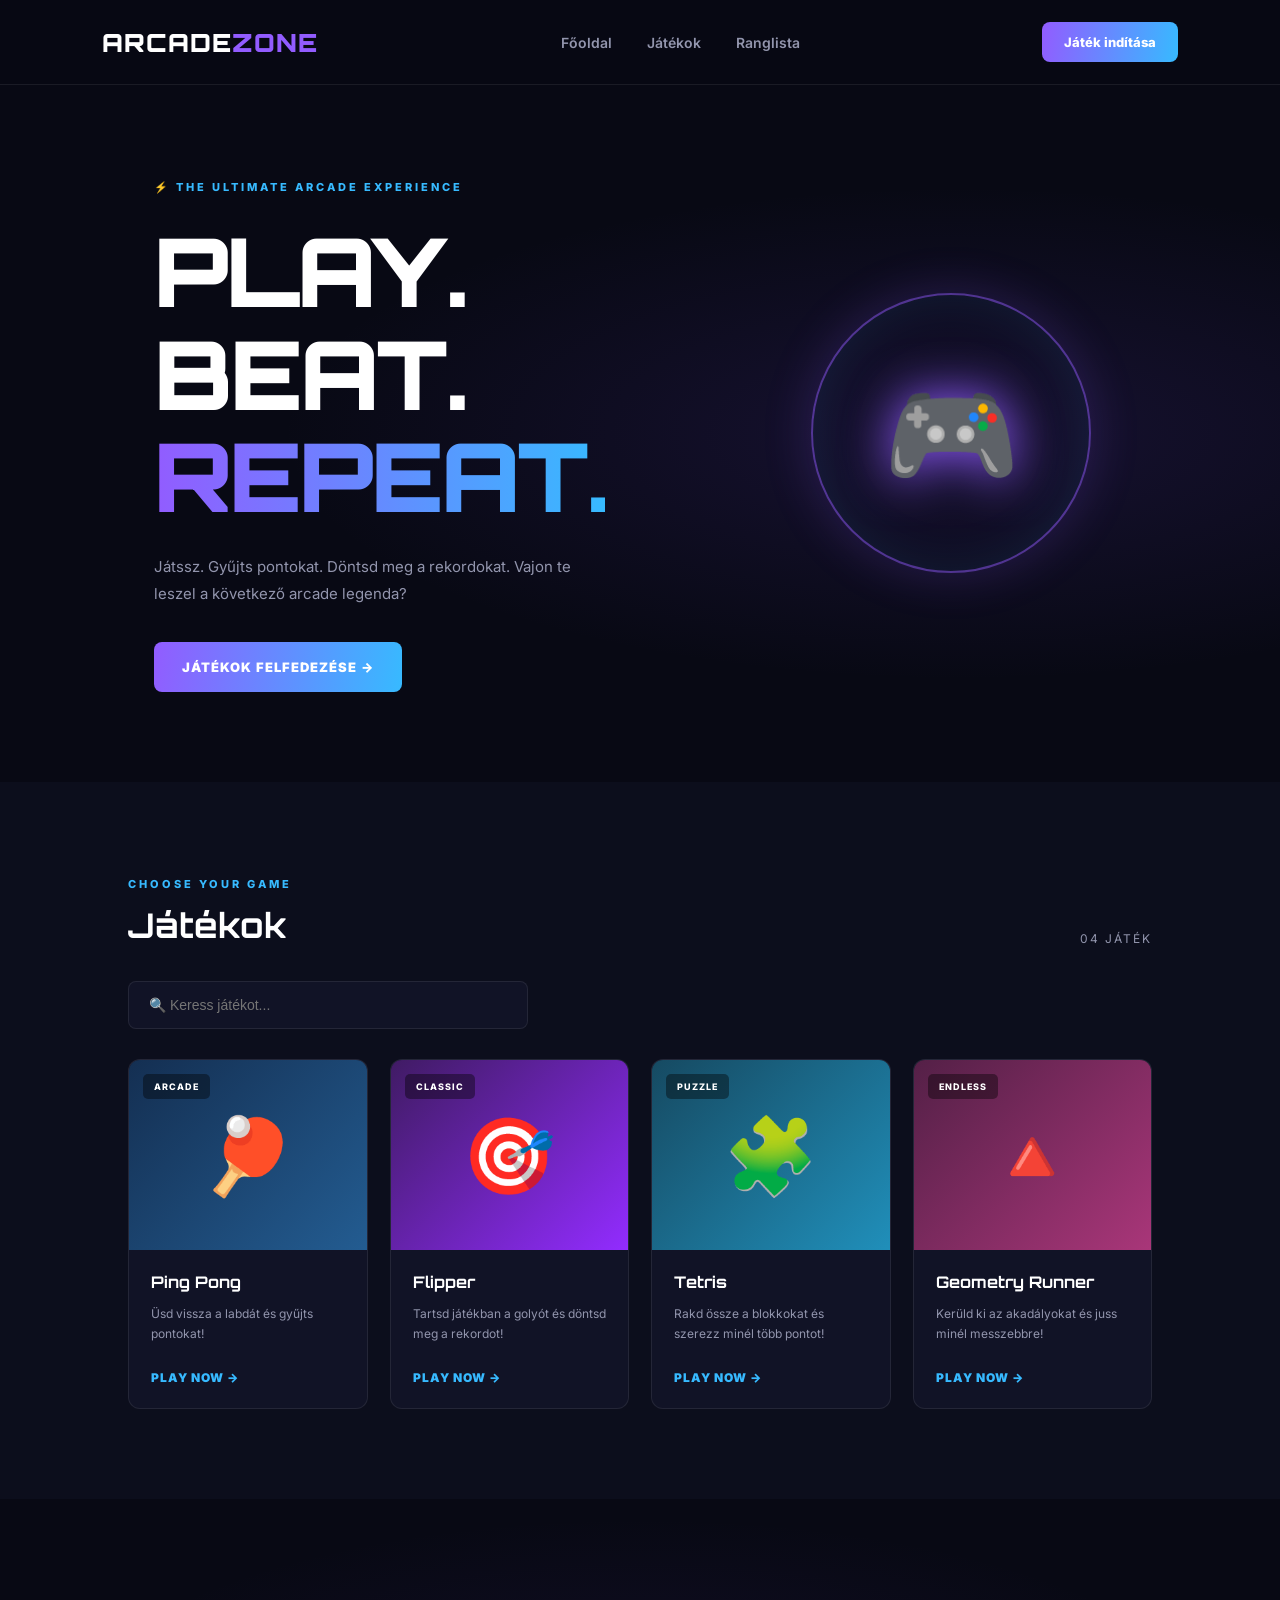
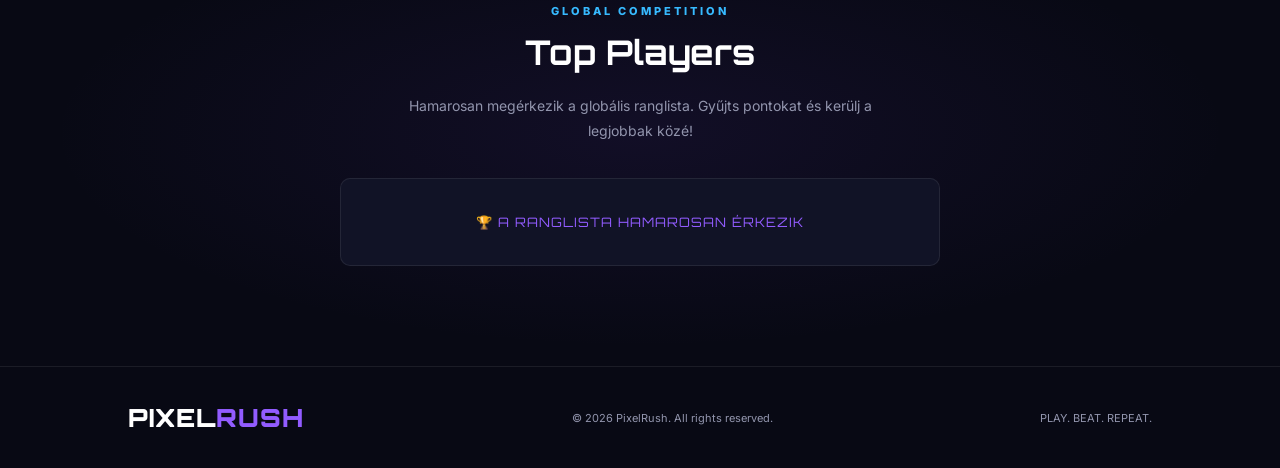
==== index.html @ e3f9beb8 "Add files via upload" ====
<!DOCTYPE html>
<html lang="hu">
<head>
    <meta charset="UTF-8">
    <meta name="viewport" content="width=device-width, initial-scale=1.0">

    <title>ArcadeZone - Play. Beat. Repeat.</title>
    
    <meta name="description" content="PixelRush - Játssz ingyenes arcade játékokkal, gyűjts pontokat és döntsd meg a rekordokat!">

    <link rel="stylesheet" href="css/style.css">
</head>

<body>

    <!-- NAVBAR -->
    <header class="navbar">
        <a href="index.html" class="logo">
            ARCADE<span>ZONE</span>
        </a>

        <nav class="nav-links">
            <a href="#home">Főoldal</a>
            <a href="#games">Játékok</a>
            <a href="#leaderboard">Ranglista</a>
        </nav>

        <a href="#games" class="nav-button">Játék indítása</a>
    </header>


    <!-- HERO SECTION -->
    <main>

        <section class="hero" id="home">

            <div class="hero-content">

                <span class="hero-label">
                    ⚡ THE ULTIMATE ARCADE EXPERIENCE
                </span>

                <h1>
                    PLAY.<br>
                    BEAT.<br>
                    <span>REPEAT.</span>
                </h1>

                <p>
                    Játssz. Gyűjts pontokat. Döntsd meg a rekordokat.
                    Vajon te leszel a következő arcade legenda?
                </p>

                <a href="#games" class="primary-button">
                    JÁTÉKOK FELFEDEZÉSE →
                </a>

            </div>

            <div class="hero-visual">
                <div class="hero-circle">
                    <span>🎮</span>
                </div>
            </div>

        </section>


        <!-- GAMES SECTION -->
        <section class="games-section" id="games">

            <div class="section-heading">
                <div>
                    <span class="section-label">CHOOSE YOUR GAME</span>
                    <h2>Játékok</h2>
                </div>

                <span class="game-count">04 JÁTÉK</span>
            </div>


            <!-- SEARCH -->
            <div class="search-container">
                <input
                    type="text"
                    id="gameSearch"
                    placeholder="🔍 Keress játékot..."
                >
            </div>


            <!-- GAME CARDS -->
            <div class="games-grid">

                <article class="game-card" data-name="ping pong">

                    <div class="game-image pingpong">
                        <span>🏓</span>
                        <span class="game-tag">ARCADE</span>
                    </div>

                    <div class="game-info">
                        <h3>Ping Pong</h3>
                        <p>Üsd vissza a labdát és gyűjts pontokat!</p>

                        <a href="games/pingpong/index.html">
                            PLAY NOW →
                        </a>
                    </div>

                </article>


                <article class="game-card" data-name="flipper pinball">

                    <div class="game-image pinball">
                        <span>🎯</span>
                        <span class="game-tag">CLASSIC</span>
                    </div>

                    <div class="game-info">
                        <h3>Flipper</h3>
                        <p>Tartsd játékban a golyót és döntsd meg a rekordot!</p>

                        <a href="games/flipper/index.html">
                            PLAY NOW →
                        </a>
                    </div>

                </article>


                <article class="game-card" data-name="tetris">

                    <div class="game-image tetris">
                        <span>🧩</span>
                        <span class="game-tag">PUZZLE</span>
                    </div>

                    <div class="game-info">
                        <h3>Tetris</h3>
                        <p>Rakd össze a blokkokat és szerezz minél több pontot!</p>

                        <a href="games/tetris/index.html">
                            PLAY NOW →
                        </a>
                    </div>

                </article>


                <article class="game-card" data-name="geometry runner">

                    <div class="game-image geometry">
                        <span>🔺</span>
                        <span class="game-tag">ENDLESS</span>
                    </div>

                    <div class="game-info">
                        <h3>Geometry Runner</h3>
                        <p>Kerüld ki az akadályokat és juss minél messzebbre!</p>

                        <a href="games/geometry/index.html">
                            PLAY NOW →
                        </a>
                    </div>

                </article>

            </div>

            <p id="noResults" hidden>Nincs ilyen játék.</p>

        </section>


        <!-- LEADERBOARD -->
        <section class="leaderboard-section" id="leaderboard">

            <span class="section-label">GLOBAL COMPETITION</span>

            <h2>Top Players</h2>

            <p>
                Hamarosan megérkezik a globális ranglista.
                Gyűjts pontokat és kerülj a legjobbak közé!
            </p>

            <div class="leaderboard-placeholder">
                🏆 A RANGLISTA HAMAROSAN ÉRKEZIK
            </div>

        </section>

    </main>


    <!-- FOOTER -->
    <footer class="footer">

        <a href="index.html" class="logo">
            PIXEL<span>RUSH</span>
        </a>

        <p>© 2026 PixelRush. All rights reserved.</p>

        <p>PLAY. BEAT. REPEAT.</p>

    </footer>


    <!-- SEARCH SCRIPT -->
    <script src="js/main.js"></script>

</body>
</html>
---- css/style.css ----
/* =================================
   ARCADEZONE - MAIN STYLESHEET
================================= */

@import url('https://fonts.googleapis.com/css2?family=Orbitron:wght@400;500;600;700;800;900&family=Inter:wght@400;500;600;700;800&display=swap');

:root {
    --bg: #080914;
    --bg-card: #111326;
    --bg-light: #191c34;
    --purple: #925cff;
    --blue: #37baff;
    --white: #ffffff;
    --muted: #9295ad;
    --border: rgba(255,255,255,0.08);
}

* {
    margin: 0;
    padding: 0;
    box-sizing: border-box;
}

html {
    scroll-behavior: smooth;
}

body {
    background: var(--bg);
    color: var(--white);
    font-family: 'Inter', sans-serif;
    overflow-x: hidden;
}

/* NAVBAR */

.navbar {
    height: 85px;
    padding: 0 8%;
    display: flex;
    align-items: center;
    justify-content: space-between;
    background: rgba(8,9,20,0.95);
    border-bottom: 1px solid var(--border);
    position: sticky;
    top: 0;
    z-index: 100;
    backdrop-filter: blur(15px);
}

.logo {
    font-family: 'Orbitron', sans-serif;
    font-size: 25px;
    font-weight: 900;
    letter-spacing: 1px;
    color: white;
    text-decoration: none;
}

.logo span {
    color: var(--purple);
}

.nav-links {
    display: flex;
    gap: 35px;
}

.nav-links a {
    text-decoration: none;
    color: var(--muted);
    font-size: 14px;
    font-weight: 600;
    transition: 0.3s;
}

.nav-links a:hover {
    color: var(--blue);
}

.nav-button {
    text-decoration: none;
    color: white;
    background: linear-gradient(100deg, var(--purple), var(--blue));
    padding: 12px 22px;
    border-radius: 8px;
    font-size: 13px;
    font-weight: 800;
    transition: 0.3s;
}

.nav-button:hover {
    transform: translateY(-3px);
    box-shadow: 0 0 25px rgba(146,92,255,0.5);
}

/* HERO */

.hero {
    min-height: 590px;
    padding: 90px 12%;
    display: flex;
    align-items: center;
    justify-content: space-between;
    position: relative;
    overflow: hidden;
    background:
        radial-gradient(ellipse at 75% 50%, rgba(89,55,180,0.18), transparent 50%);
}

.hero-content {
    max-width: 550px;
    position: relative;
    z-index: 2;
}

.hero-label,
.section-label {
    color: var(--blue);
    font-size: 11px;
    font-weight: 800;
    letter-spacing: 3px;
}

.hero h1 {
    font-family: 'Orbitron', sans-serif;
    font-size: clamp(55px, 8vw, 95px);
    line-height: 1.08;
    margin: 25px 0;
    font-weight: 900;
    letter-spacing: -3px;
}

.hero h1 span {
    background: linear-gradient(90deg, var(--purple), var(--blue));
    -webkit-background-clip: text;
    background-clip: text;
    color: transparent;
}

.hero p {
    color: var(--muted);
    line-height: 1.8;
    font-size: 15px;
    max-width: 430px;
    margin-bottom: 35px;
}

.primary-button {
    display: inline-block;
    text-decoration: none;
    color: white;
    padding: 17px 28px;
    border-radius: 8px;
    background: linear-gradient(100deg, var(--purple), var(--blue));
    font-size: 13px;
    font-weight: 900;
    letter-spacing: 1px;
    transition: 0.3s;
}

.primary-button:hover {
    transform: translateY(-5px);
    box-shadow: 0 10px 35px rgba(87,111,255,0.35);
}

/* HERO VISUAL */

.hero-visual {
    width: 350px;
    height: 350px;
    display: flex;
    align-items: center;
    justify-content: center;
    position: relative;
}

.hero-circle {
    width: 280px;
    height: 280px;
    border: 2px solid rgba(146,92,255,0.5);
    border-radius: 50%;
    display: flex;
    align-items: center;
    justify-content: center;
    box-shadow:
        0 0 50px rgba(146,92,255,0.2),
        inset 0 0 50px rgba(55,186,255,0.1);
    animation: float 4s ease-in-out infinite;
}

.hero-circle span {
    font-size: 110px;
    filter: drop-shadow(0 0 25px var(--purple));
}

@keyframes float {
    0%, 100% {
        transform: translateY(0);
    }
    50% {
        transform: translateY(-18px);
    }
}

/* GAMES */

.games-section {
    padding: 90px 10%;
    background: #0c0e1c;
}

.section-heading {
    display: flex;
    justify-content: space-between;
    align-items: end;
    margin-bottom: 35px;
}

.section-heading h2,
.leaderboard-section h2 {
    font-family: 'Orbitron', sans-serif;
    font-size: 34px;
    margin-top: 12px;
}

.game-count {
    color: var(--muted);
    font-size: 12px;
    letter-spacing: 2px;
}

.search-container {
    margin-bottom: 30px;
}

.search-container input {
    width: 100%;
    max-width: 400px;
    padding: 15px 20px;
    background: var(--bg-card);
    border: 1px solid var(--border);
    border-radius: 8px;
    color: white;
    font-size: 14px;
    outline: none;
    transition: 0.3s;
}

.search-container input:focus {
    border-color: var(--purple);
    box-shadow: 0 0 15px rgba(146,92,255,0.15);
}

.games-grid {
    display: grid;
    grid-template-columns: repeat(4, minmax(0, 1fr));
    gap: 22px;
}

.game-card {
    background: var(--bg-card);
    border: 1px solid var(--border);
    border-radius: 12px;
    overflow: hidden;
    transition: 0.3s;
}

.game-card:hover {
    transform: translateY(-8px);
    border-color: var(--purple);
    box-shadow: 0 10px 35px rgba(146,92,255,0.13);
}

.game-image {
    height: 190px;
    display: flex;
    align-items: center;
    justify-content: center;
    position: relative;
}

.game-image > span:first-child {
    font-size: 75px;
    transition: 0.3s;
}

.game-card:hover .game-image > span:first-child {
    transform: scale(1.15) rotate(-5deg);
}

.pingpong {
    background: linear-gradient(135deg, #142f52, #235c91);
}

.pinball {
    background: linear-gradient(135deg, #401b64, #922cff);
}

.tetris {
    background: linear-gradient(135deg, #164a62, #208fba);
}

.geometry {
    background: linear-gradient(135deg, #542047, #a93679);
}

.game-tag {
    position: absolute;
    top: 14px;
    left: 14px;
    background: rgba(0,0,0,0.4);
    padding: 7px 11px;
    border-radius: 5px;
    font-size: 9px;
    font-weight: 800;
    letter-spacing: 1px;
}

.game-info {
    padding: 22px;
}

.game-info h3 {
    font-family: 'Orbitron', sans-serif;
    font-size: 16px;
    margin-bottom: 12px;
}

.game-info p {
    font-size: 12px;
    color: var(--muted);
    line-height: 1.7;
    min-height: 42px;
    margin-bottom: 20px;
}

.game-info a {
    color: var(--blue);
    font-size: 12px;
    font-weight: 900;
    letter-spacing: 1px;
    text-decoration: none;
    transition: 0.3s;
}

.game-info a:hover {
    color: var(--purple);
    letter-spacing: 2px;
}

#noResults {
    color: var(--muted);
    padding: 25px 0;
}

/* LEADERBOARD */

.leaderboard-section {
    padding: 100px 10%;
    text-align: center;
    background:
        radial-gradient(ellipse at center, rgba(91,53,173,0.12), transparent 65%);
}

.leaderboard-section p {
    color: var(--muted);
    font-size: 14px;
    line-height: 1.8;
    margin: 20px auto 35px;
    max-width: 500px;
}

.leaderboard-placeholder {
    max-width: 600px;
    margin: auto;
    padding: 35px 20px;
    border: 1px solid var(--border);
    background: var(--bg-card);
    border-radius: 10px;
    color: var(--purple);
    font-family: 'Orbitron', sans-serif;
    font-size: 13px;
    letter-spacing: 1px;
}

/* FOOTER */

.footer {
    padding: 35px 10%;
    border-top: 1px solid var(--border);
    display: flex;
    align-items: center;
    justify-content: space-between;
    gap: 20px;
}

.footer p {
    color: var(--muted);
    font-size: 11px;
}

/* RESPONSIVE DESIGN */

@media (max-width: 1050px) {
    .games-grid {
        grid-template-columns: repeat(2, minmax(0, 1fr));
    }

    .hero {
        padding: 80px 8%;
    }

    .hero-visual {
        width: 280px;
    }
}

@media (max-width: 700px) {
    .navbar {
        padding: 0 5%;
        height: 70px;
    }

    .logo {
        font-size: 19px;
    }

    .nav-links {
        display: none;
    }

    .nav-button {
        font-size: 11px;
        padding: 10px 13px;
    }

    .hero {
        min-height: auto;
        padding: 75px 8%;
        text-align: center;
        justify-content: center;
    }

    .hero-content {
        width: 100%;
    }

    .hero h1 {
        font-size: 55px;
    }

    .hero p {
        margin-left: auto;
        margin-right: auto;
    }

    .hero-visual {
        display: none;
    }

    .games-section {
        padding: 65px 6%;
    }

    .games-grid {
        grid-template-columns: 1fr;
    }

    .game-image {
        height: 210px;
    }

    .section-heading h2,
    .leaderboard-section h2 {
        font-size: 26px;
    }

    .footer {
        flex-direction: column;
        text-align: center;
        padding: 35px 5%;
    }
}
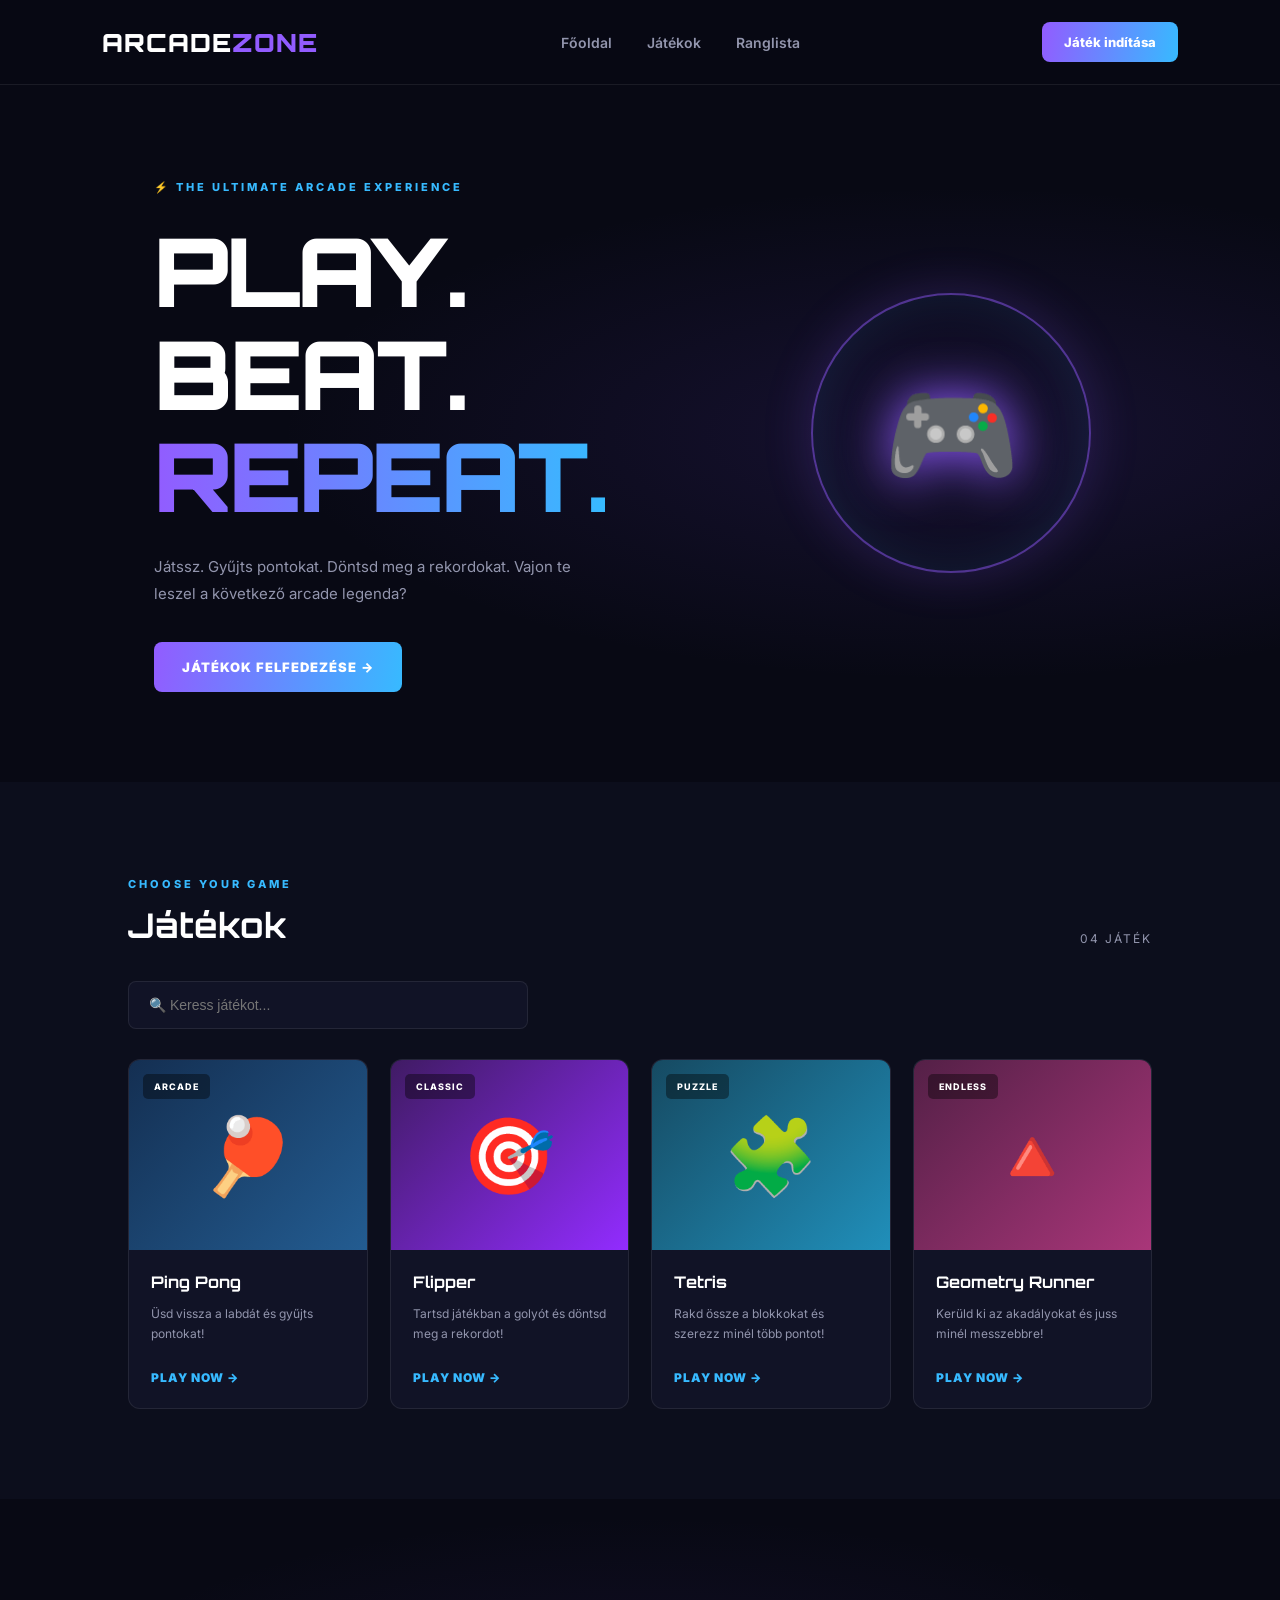
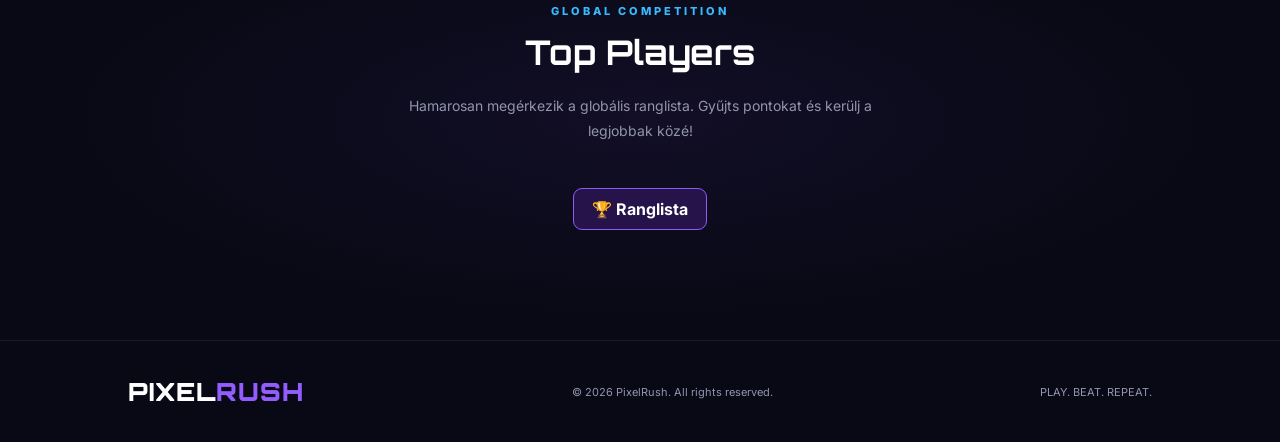
==== commit eabc1a0e: "Add leaderboard link to the leaderboard section Added a link to the leaderboard page in the leaderbo" ====
--- a/index.html
+++ b/index.html
@@ -187,10 +187,10 @@
                 Gyűjts pontokat és kerülj a legjobbak közé!
             </p>
 
-            <div class="leaderboard-placeholder">
-                🏆 A RANGLISTA HAMAROSAN ÉRKEZIK
-            </div>
-
+            <a href="leaderboard.html" class="leaderboard-link">
+              🏆 Ranglista
+            </a>    
+            
         </section>
 
     </main>
--- a/css/style.css
+++ b/css/style.css
@@ -482,4 +482,20 @@
         text-align: center;
         padding: 35px 5%;
     }
-}
+    }   .leaderboard-link {
+     display: inline-block;
+     padding: 10px 18px;
+     margin: 10px;
+     border: 1px solid #8b5cf6;
+     border-radius: 9px;
+     background: #25134a;
+     color: white;
+     text-decoration: none;
+     font-weight: bold;
+     transition: 0.2s;
+   }
+
+.leaderboard-link:hover {
+  background: #5b21b6;
+  transform: translateY(-2px);
+}
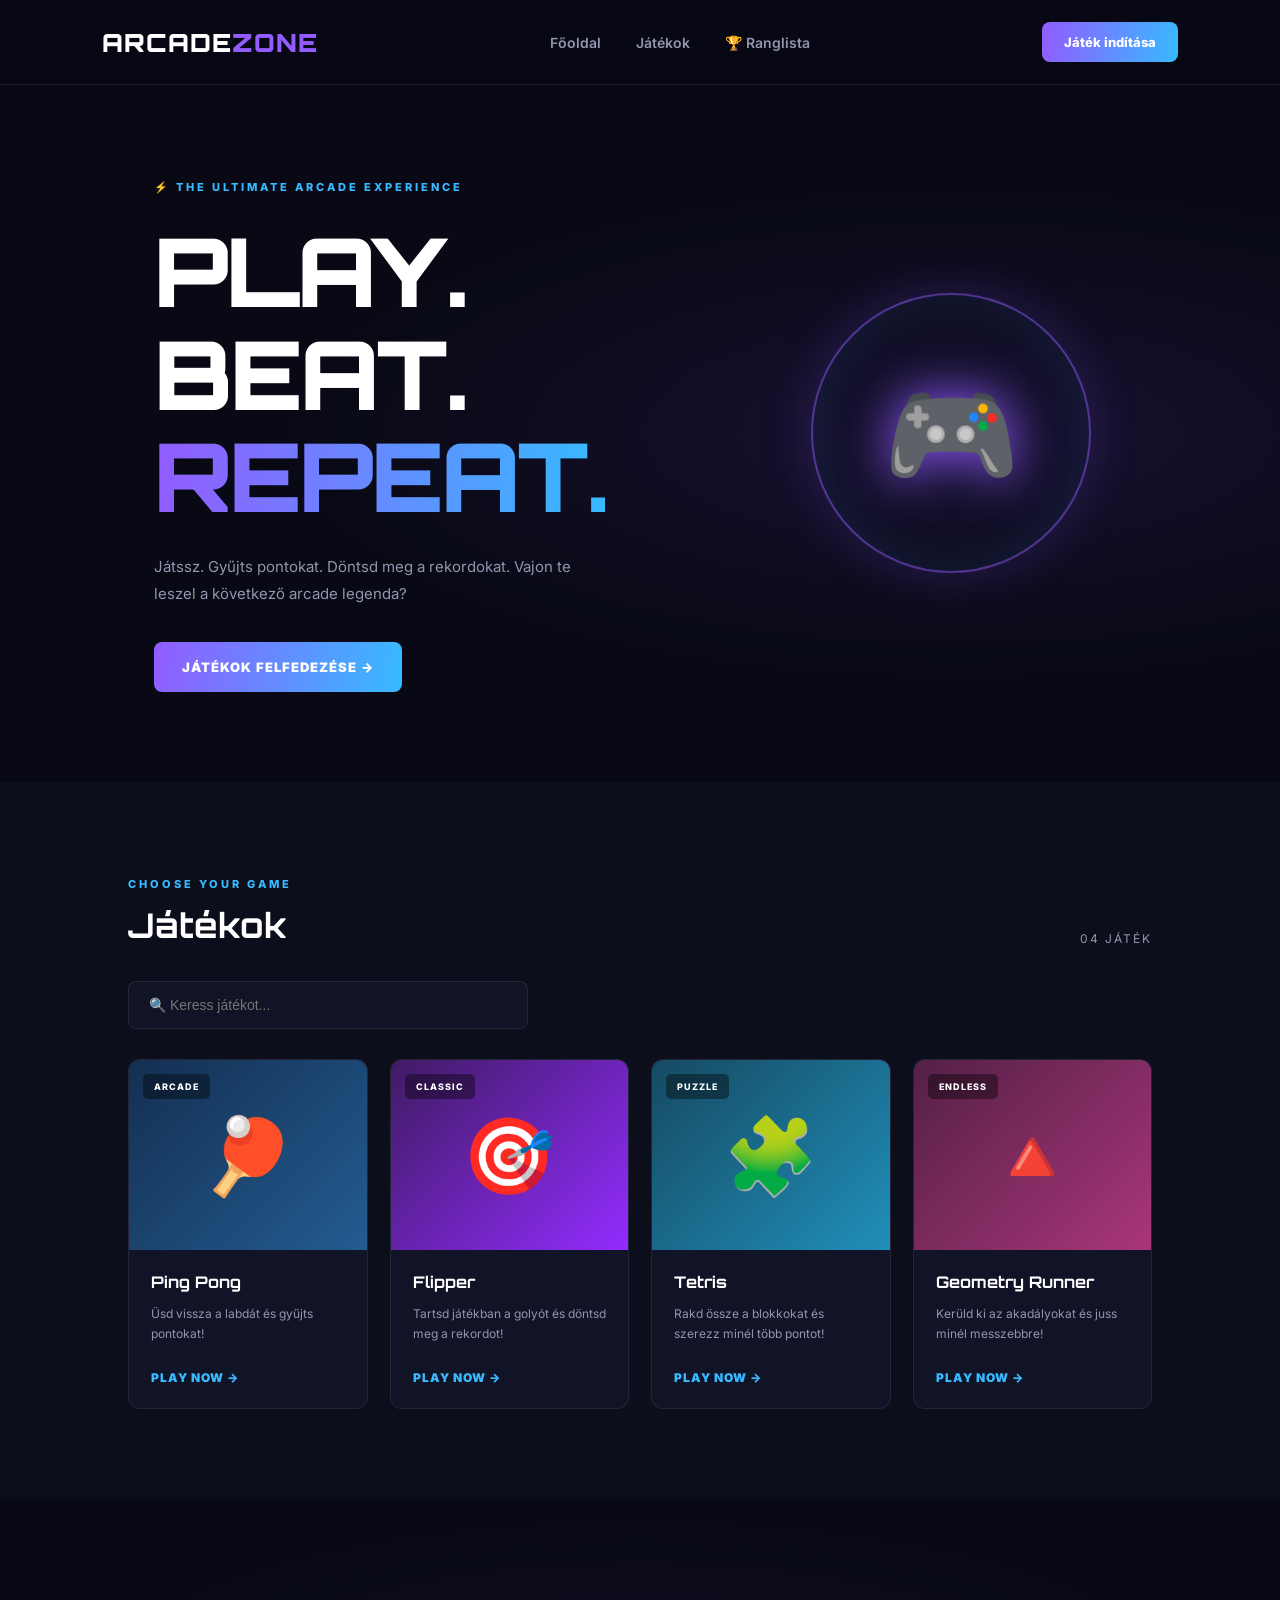
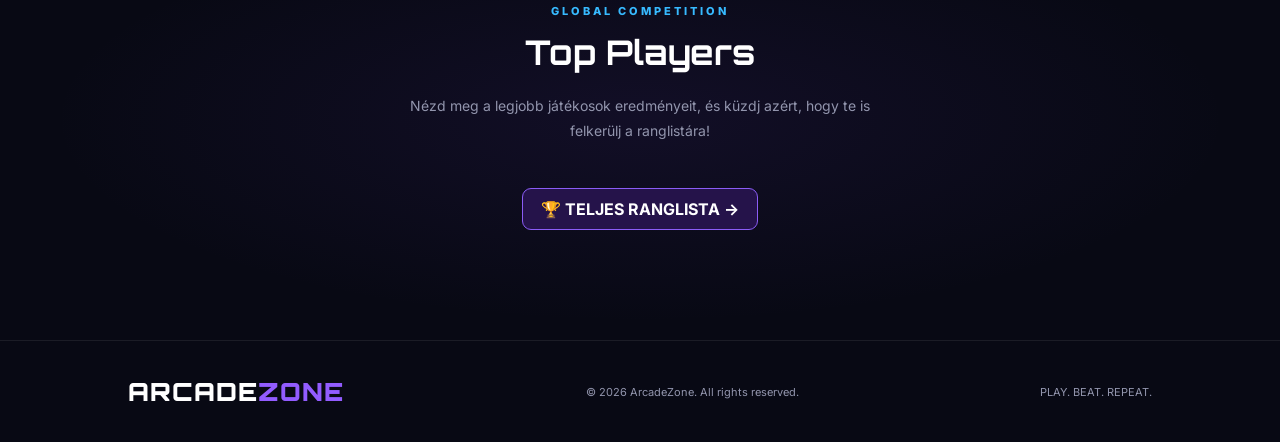
==== commit 5e2c9844: "Refactor index.html with updated content Updated game descriptions and links in the HTML structure." ====
--- a/index.html
+++ b/index.html
@@ -6,8 +6,8 @@
     <meta name="viewport" content="width=device-width, initial-scale=1.0">
 
     <title>ArcadeZone - Play. Beat. Repeat.</title>
-    
-    <meta name="description" content="PixelRush - Játssz ingyenes arcade játékokkal, gyűjts pontokat és döntsd meg a rekordokat!">
+
+    <meta name="description" content="ArcadeZone - Játssz ingyenes arcade játékokkal, gyűjts pontokat és döntsd meg a rekordokat!">
 
     <link rel="stylesheet" href="css/style.css">
 </head>
@@ -23,16 +23,17 @@
         <nav class="nav-links">
             <a href="#home">Főoldal</a>
             <a href="#games">Játékok</a>
-            <a href="#leaderboard">Ranglista</a>
+            <a href="leaderboard.html">🏆 Ranglista</a>
         </nav>
 
         <a href="#games" class="nav-button">Játék indítása</a>
     </header>
 
 
-    <!-- HERO SECTION -->
+    <!-- MAIN -->
     <main>
 
+        <!-- HERO SECTION -->
         <section class="hero" id="home">
 
             <div class="hero-content">
@@ -86,6 +87,7 @@
                     type="text"
                     id="gameSearch"
                     placeholder="🔍 Keress játékot..."
+                    autocomplete="off"
                 >
             </div>
 
@@ -93,6 +95,7 @@
             <!-- GAME CARDS -->
             <div class="games-grid">
 
+                <!-- PING PONG -->
                 <article class="game-card" data-name="ping pong">
 
                     <div class="game-image pingpong">
@@ -112,6 +115,7 @@
                 </article>
 
 
+                <!-- FLIPPER -->
                 <article class="game-card" data-name="flipper pinball">
 
                     <div class="game-image pinball">
@@ -131,6 +135,7 @@
                 </article>
 
 
+                <!-- TETRIS -->
                 <article class="game-card" data-name="tetris">
 
                     <div class="game-image tetris">
@@ -150,7 +155,8 @@
                 </article>
 
 
-                <article class="game-card" data-name="geometry runner">
+                <!-- GEOMETRY RUNNER -->
+                <article class="game-card" data-name="geometry runner neon rush">
 
                     <div class="game-image geometry">
                         <span>🔺</span>
@@ -175,7 +181,7 @@
         </section>
 
 
-        <!-- LEADERBOARD -->
+        <!-- LEADERBOARD PREVIEW -->
         <section class="leaderboard-section" id="leaderboard">
 
             <span class="section-label">GLOBAL COMPETITION</span>
@@ -183,14 +189,14 @@
             <h2>Top Players</h2>
 
             <p>
-                Hamarosan megérkezik a globális ranglista.
-                Gyűjts pontokat és kerülj a legjobbak közé!
+                Nézd meg a legjobb játékosok eredményeit,
+                és küzdj azért, hogy te is felkerülj a ranglistára!
             </p>
 
             <a href="leaderboard.html" class="leaderboard-link">
-              🏆 Ranglista
-            </a>    
-            
+                🏆 TELJES RANGLISTA →
+            </a>
+
         </section>
 
     </main>
@@ -200,10 +206,10 @@
     <footer class="footer">
 
         <a href="index.html" class="logo">
-            PIXEL<span>RUSH</span>
+            ARCADE<span>ZONE</span>
         </a>
 
-        <p>© 2026 PixelRush. All rights reserved.</p>
+        <p>© 2026 ArcadeZone. All rights reserved.</p>
 
         <p>PLAY. BEAT. REPEAT.</p>
 
